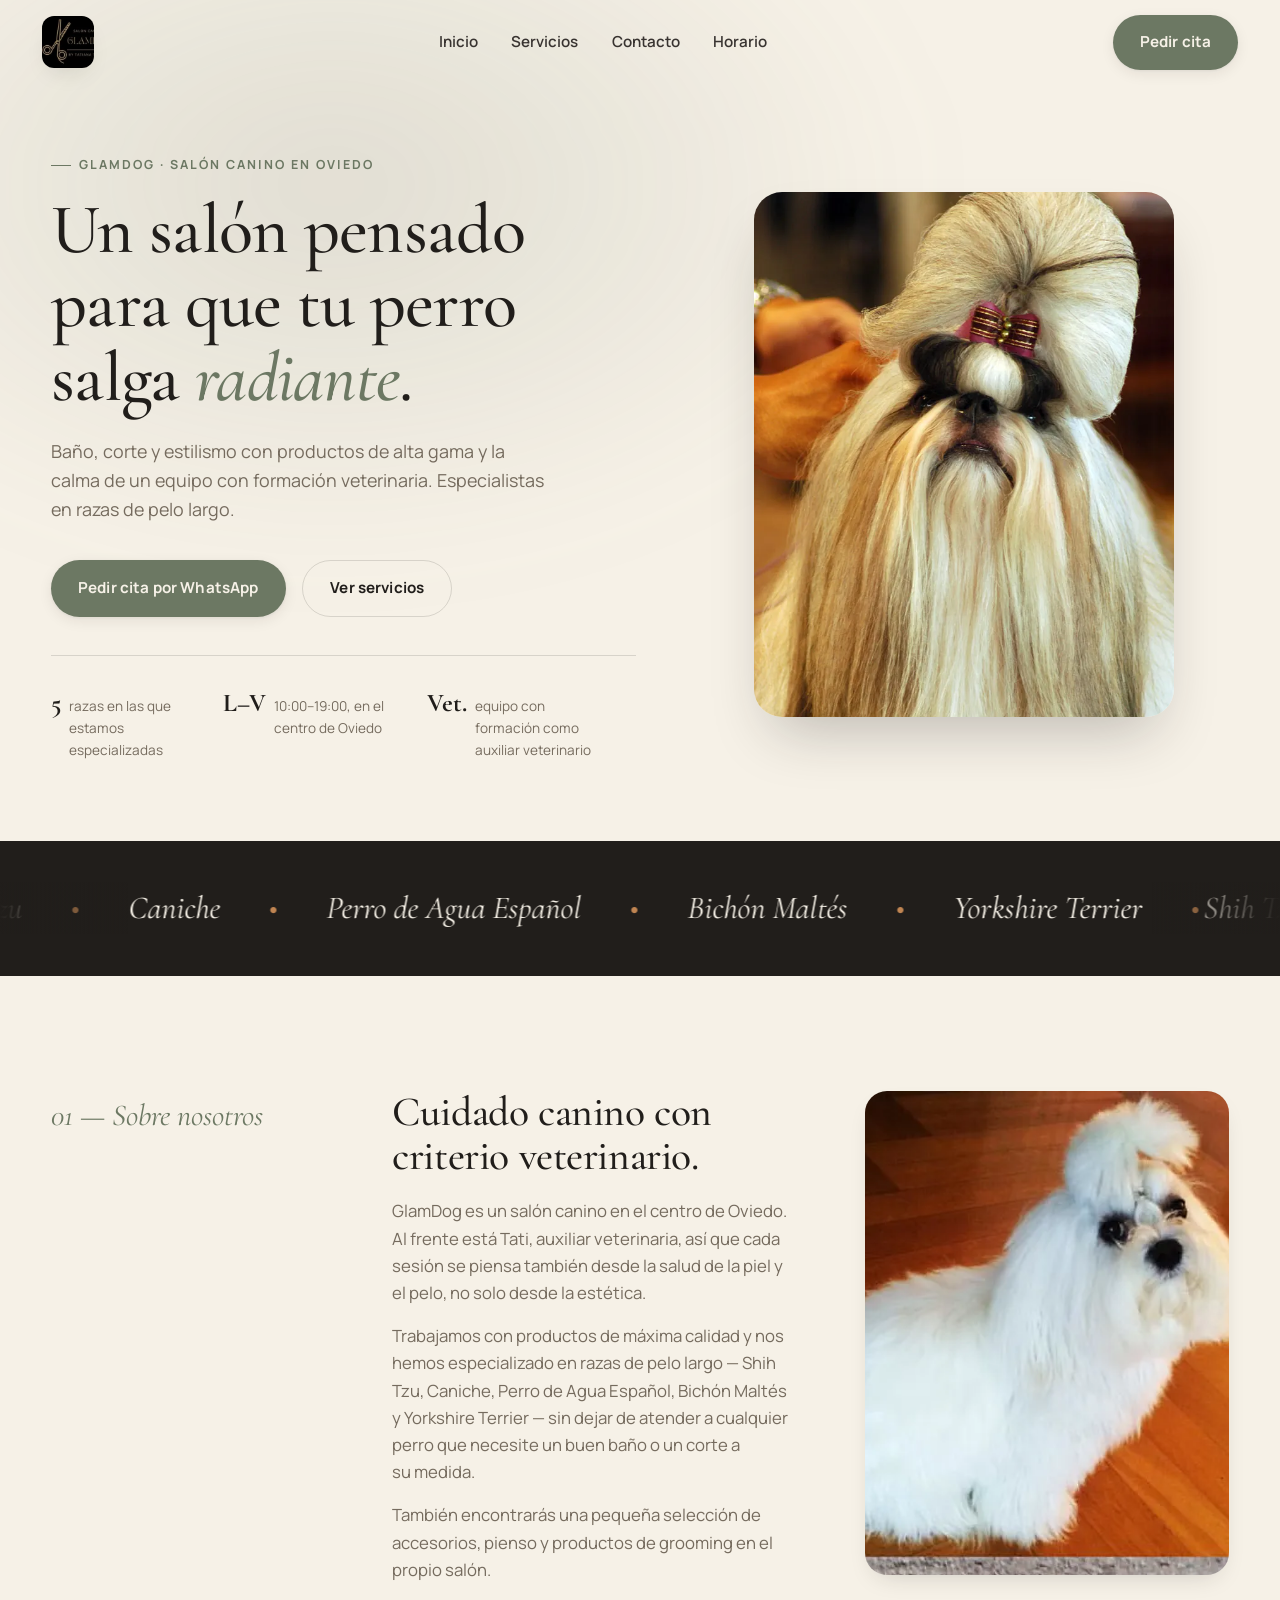
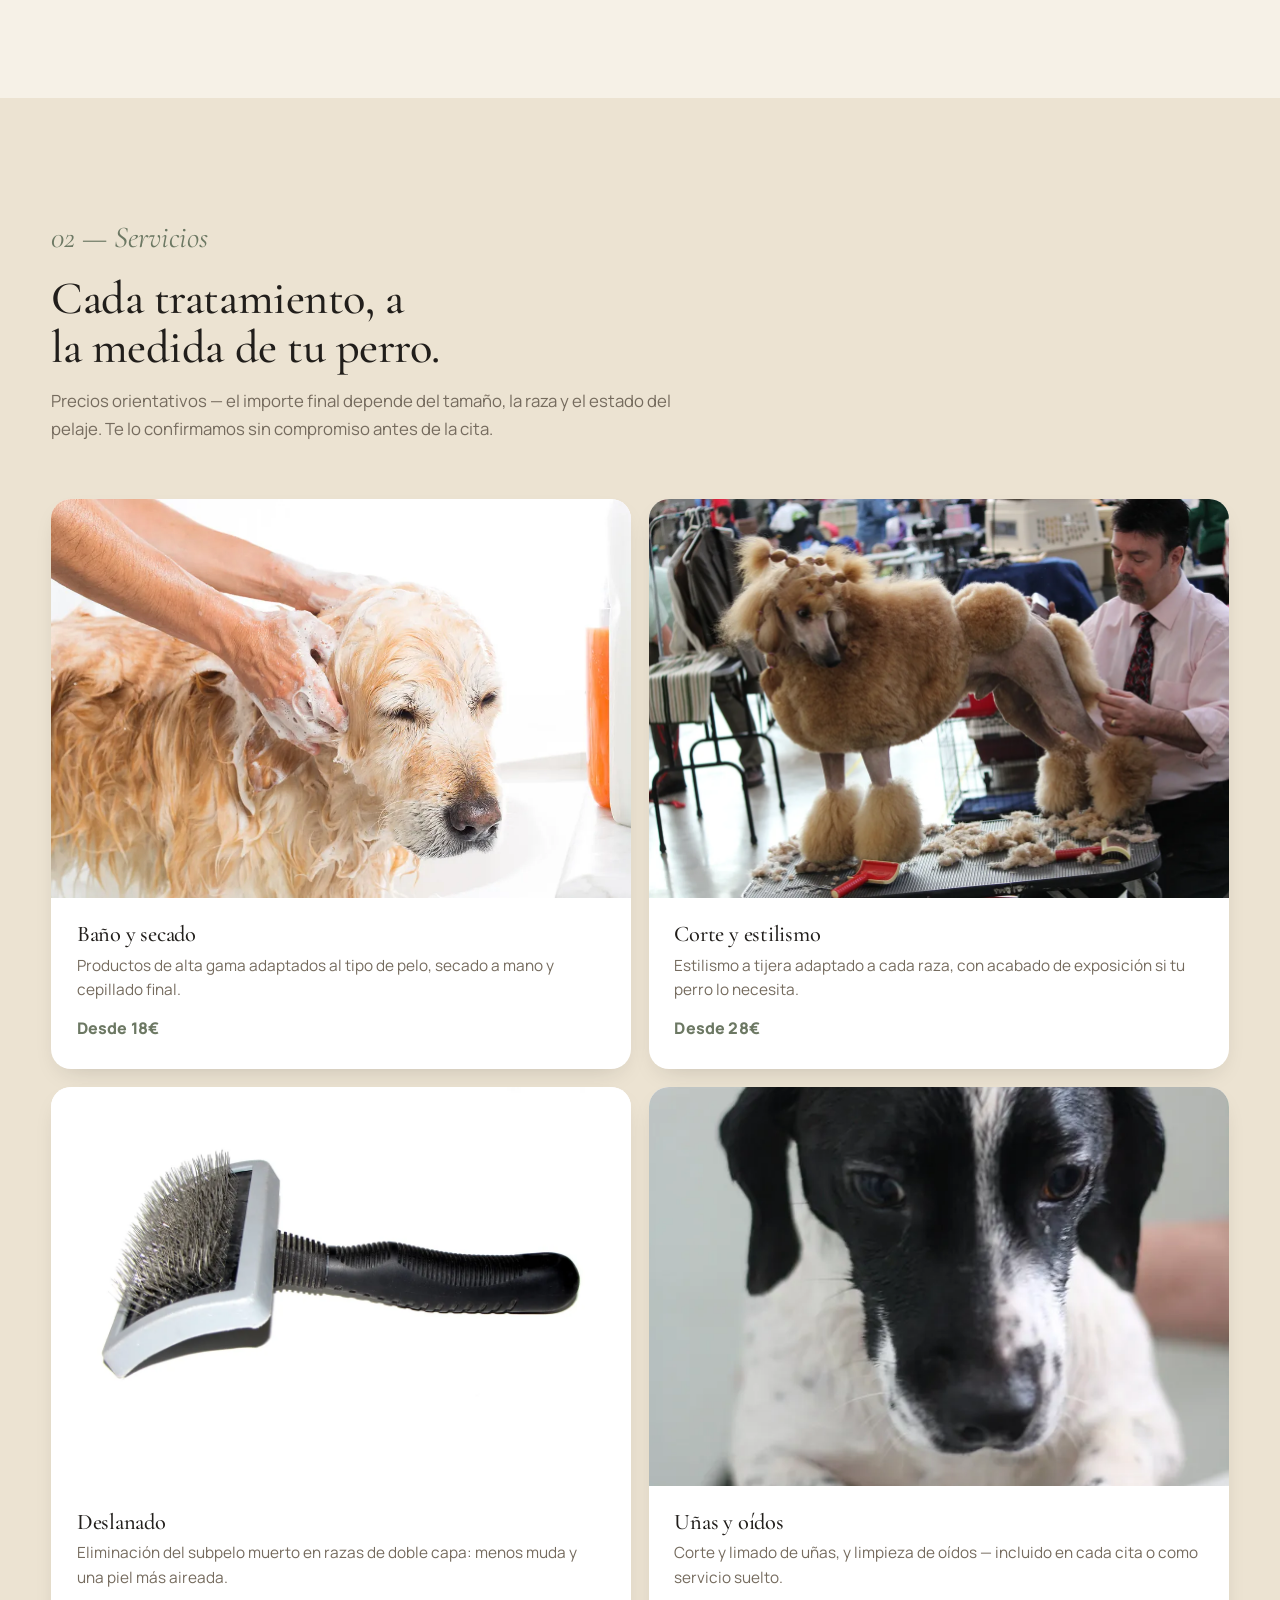
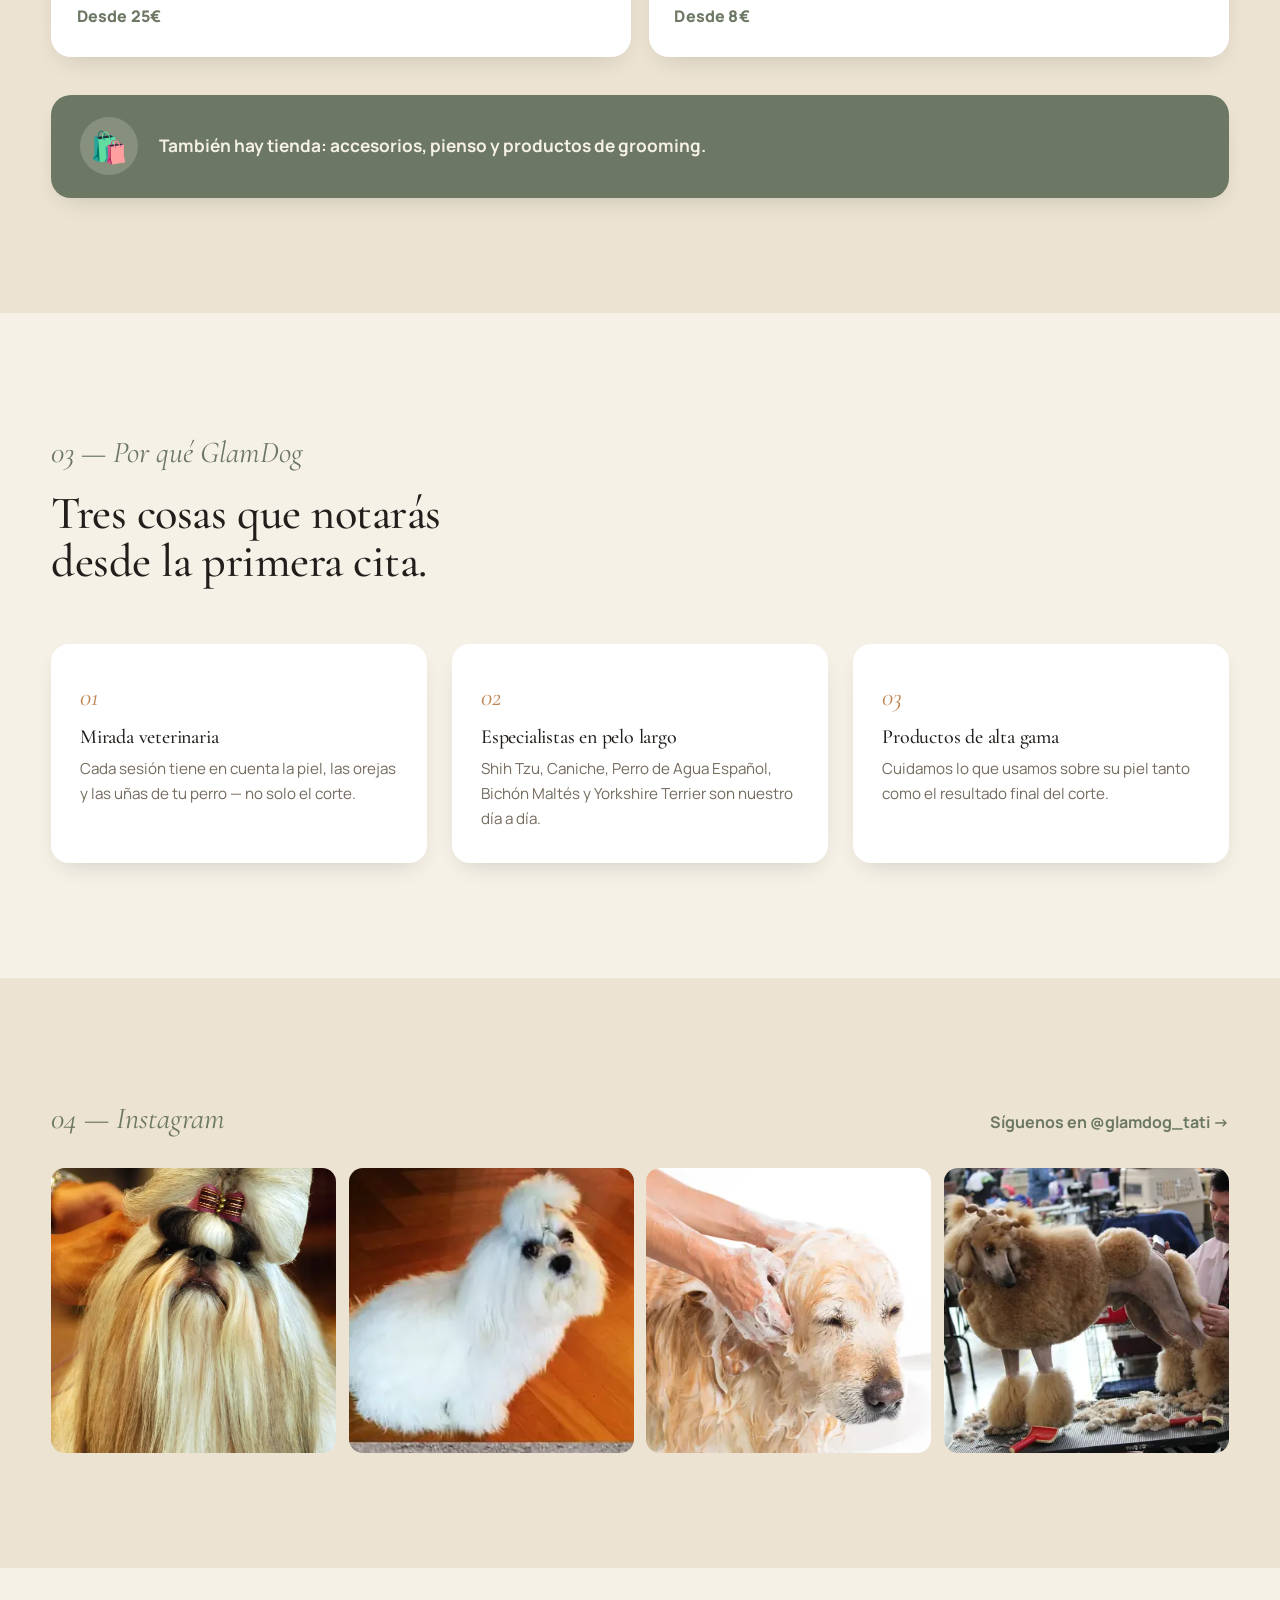
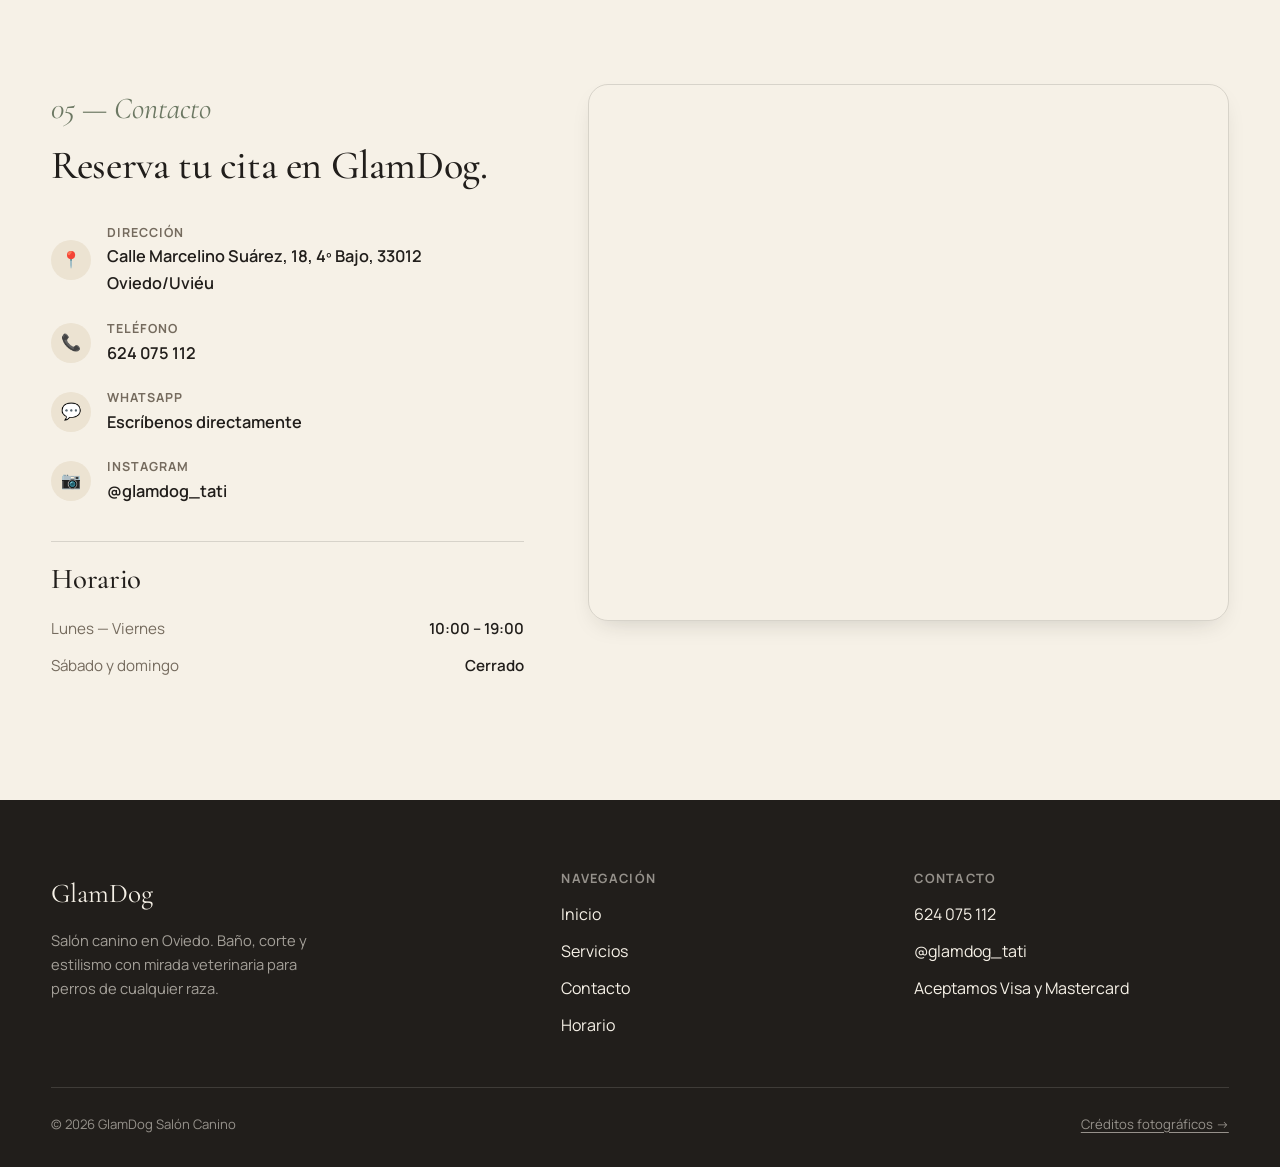
==== index.html @ 86091d41 "Initial commit: GlamDog salon canino website Static premium site (HTML/CSS/vanilla JS) for GlamDog, " ====
<!doctype html>
<html lang="es">
<head>
<meta charset="utf-8">
<meta name="viewport" content="width=device-width, initial-scale=1">
<title>GlamDog · Salón canino en Oviedo</title>
<meta name="description" content="GlamDog es un salón canino en Oviedo especializado en Shih Tzu, Caniche, Perro de Agua Español, Bichón Maltés y Yorkshire Terrier. Baño, corte y estilismo con formación veterinaria.">
<meta name="theme-color" content="#6C7863">
<link rel="icon" type="image/svg+xml" href="assets/favicon.svg">

<link rel="preconnect" href="https://fonts.googleapis.com">
<link rel="preconnect" href="https://fonts.gstatic.com" crossorigin>
<link rel="stylesheet" href="https://fonts.googleapis.com/css2?family=Cormorant+Garamond:ital,wght@0,500;0,600;1,500;1,600&family=Manrope:wght@400;500;600;700;800&display=swap">

<link rel="preload" as="image" href="assets/img/hero.webp" fetchpriority="high">
<link rel="stylesheet" href="styles.css?v=20260902-6">
</head>
<body>
<a class="skip-link" href="#contenido">Saltar al contenido</a>

<div class="cursor" data-cursor-root aria-hidden="true">
  <span class="cursor-dot"></span>
  <span class="cursor-ring"></span>
</div>

<header class="nav">
  <div class="container nav-inner">
    <a class="nav-logo" href="#top"><img src="assets/img/logo.webp" alt="GlamDog Salón Canino" width="150" height="150"></a>
    <nav class="nav-links" aria-label="Principal">
      <a class="nav-link" href="#top">Inicio</a>
      <a class="nav-link" href="#servicios">Servicios</a>
      <a class="nav-link" href="#contacto">Contacto</a>
      <a class="nav-link" href="#horario">Horario</a>
    </nav>
    <div class="nav-actions">
      <a class="btn btn-primary" data-whatsapp href="https://wa.me/34624075112" target="_blank" rel="noopener">Pedir cita</a>
      <button class="nav-burger" data-burger aria-label="Abrir menú" aria-haspopup="true">
        <span></span>
      </button>
    </div>
  </div>
</header>

<div class="nav-mobile" data-mobile-nav data-open="false" aria-hidden="true">
  <button class="nav-mobile-close" data-mobile-close aria-label="Cerrar menú">✕</button>
  <nav class="nav-mobile-links" aria-label="Menú móvil">
    <a href="#top">Inicio</a>
    <a href="#servicios">Servicios</a>
    <a href="#contacto">Contacto</a>
    <a href="#horario">Horario</a>
  </nav>
</div>

<main id="contenido">

  <section class="hero" id="top">
    <div class="container hero-grid">
      <div class="hero-content">
        <p class="eyebrow">GlamDog · Salón canino en Oviedo</p>
        <h1 class="hero-title" data-reveal>Un salón pensado para que tu perro salga <em>radiante</em>.</h1>
        <p class="hero-sub" data-reveal>Baño, corte y estilismo con productos de alta gama y la calma de un equipo con formación veterinaria. Especialistas en razas de pelo largo.</p>
        <div class="hero-actions">
          <a class="btn btn-primary" data-magnetic data-whatsapp href="https://wa.me/34624075112" target="_blank" rel="noopener">Pedir cita por WhatsApp</a>
          <a class="btn btn-ghost" href="#servicios">Ver servicios</a>
        </div>
        <div class="hero-trust">
          <div class="hero-trust-item"><strong>5</strong><span>razas en las que estamos especializadas</span></div>
          <div class="hero-trust-item"><strong>L–V</strong><span>10:00–19:00, en el centro de Oviedo</span></div>
          <div class="hero-trust-item"><strong>Vet.</strong><span>equipo con formación como auxiliar veterinario</span></div>
        </div>
      </div>
      <div class="hero-figure" data-reveal>
        <div class="hero-frame">
          <img src="assets/img/hero.webp" alt="Shih Tzu recién peinado con un lazo, listo tras su sesión de estilismo" fetchpriority="high" loading="eager" decoding="sync">
        </div>
        <div class="hero-badge">
          <span class="badge-icon">🐾</span>
          <div><strong>Productos de alta gama</strong><span>seleccionados para cada tipo de pelo</span></div>
        </div>
      </div>
    </div>
  </section>

  <section class="marquee-section" id="especialidades" aria-label="Razas en las que estamos especializadas">
    <div class="marquee">
      <div class="marquee-track" data-breed-marquee>
        <span>Shih Tzu</span><span class="sep">•</span>
        <span>Caniche</span><span class="sep">•</span>
        <span>Perro de Agua Español</span><span class="sep">•</span>
        <span>Bichón Maltés</span><span class="sep">•</span>
        <span>Yorkshire Terrier</span><span class="sep">•</span>
      </div>
    </div>
  </section>

  <section class="section" id="sobre">
    <div class="container about-grid">
      <p class="section-num">01 — Sobre nosotros</p>
      <div class="about-text">
        <h2>Cuidado canino con criterio veterinario.</h2>
        <p>GlamDog es un salón canino en el centro de Oviedo. Al frente está Tati, auxiliar veterinaria, así que cada sesión se piensa también desde la salud de la piel y el pelo, no solo desde la estética.</p>
        <p>Trabajamos con productos de máxima calidad y nos hemos especializado en razas de pelo largo — Shih Tzu, Caniche, Perro de Agua Español, Bichón Maltés y Yorkshire Terrier — sin dejar de atender a cualquier perro que necesite un buen baño o un corte a su medida.</p>
        <p>También encontrarás una pequeña selección de accesorios, pienso y productos de grooming en el propio salón.</p>
      </div>
      <div class="about-figure" data-reveal>
        <img src="assets/img/about-manifesto.webp" alt="Bichón maltés con el pelo blanco recién cepillado" loading="lazy" decoding="async">
      </div>
    </div>
  </section>

  <section class="section section--alt" id="servicios">
    <div class="container">
      <div class="section-head">
        <p class="section-num">02 — Servicios</p>
        <h2>Cada tratamiento, a la medida de tu perro.</h2>
        <p>Precios orientativos — el importe final depende del tamaño, la raza y el estado del pelaje. Te lo confirmamos sin compromiso antes de la cita.</p>
      </div>
      <div class="bento">
        <article class="card" data-reveal>
          <div class="card-img"><img src="assets/img/service-bano.webp" alt="Perro recibiendo un baño con espuma en un lavabo de peluquería canina" loading="lazy" decoding="async"></div>
          <div class="card-body">
            <h3>Baño y secado</h3>
            <p>Productos de alta gama adaptados al tipo de pelo, secado a mano y cepillado final.</p>
            <span class="card-price">Desde 18€</span>
          </div>
        </article>
        <article class="card" data-reveal>
          <div class="card-img"><img src="assets/img/service-corte.webp" alt="Peluquero canino dando forma al pelaje de un caniche con tijeras" loading="lazy" decoding="async"></div>
          <div class="card-body">
            <h3>Corte y estilismo</h3>
            <p>Estilismo a tijera adaptado a cada raza, con acabado de exposición si tu perro lo necesita.</p>
            <span class="card-price">Desde 28€</span>
          </div>
        </article>
        <article class="card" data-reveal>
          <div class="card-img"><img src="assets/img/service-deslanado.webp" alt="Cepillo profesional de deslanado para perros" loading="lazy" decoding="async"></div>
          <div class="card-body">
            <h3>Deslanado</h3>
            <p>Eliminación del subpelo muerto en razas de doble capa: menos muda y una piel más aireada.</p>
            <span class="card-price">Desde 25€</span>
          </div>
        </article>
        <article class="card" data-reveal>
          <div class="card-img"><img src="assets/img/service-unas.webp" alt="Primer plano de las patas de un perro apoyadas en el borde de una bañera" loading="lazy" decoding="async"></div>
          <div class="card-body">
            <h3>Uñas y oídos</h3>
            <p>Corte y limado de uñas, y limpieza de oídos — incluido en cada cita o como servicio suelto.</p>
            <span class="card-price">Desde 8€</span>
          </div>
        </article>
      </div>
      <div class="services-retail" data-reveal>
        <span class="retail-icon" aria-hidden="true">🛍️</span>
        <p>También hay tienda: accesorios, pienso y productos de grooming.</p>
      </div>
    </div>
  </section>

  <section class="section">
    <div class="container">
      <div class="section-head">
        <p class="section-num">03 — Por qué GlamDog</p>
        <h2>Tres cosas que notarás desde la primera cita.</h2>
      </div>
      <div class="why-grid">
        <div class="why-item" data-reveal>
          <span class="why-num">01</span>
          <h3>Mirada veterinaria</h3>
          <p>Cada sesión tiene en cuenta la piel, las orejas y las uñas de tu perro — no solo el corte.</p>
        </div>
        <div class="why-item" data-reveal>
          <span class="why-num">02</span>
          <h3>Especialistas en pelo largo</h3>
          <p>Shih Tzu, Caniche, Perro de Agua Español, Bichón Maltés y Yorkshire Terrier son nuestro día a día.</p>
        </div>
        <div class="why-item" data-reveal>
          <span class="why-num">03</span>
          <h3>Productos de alta gama</h3>
          <p>Cuidamos lo que usamos sobre su piel tanto como el resultado final del corte.</p>
        </div>
      </div>
    </div>
  </section>

  <section class="section section--alt">
    <div class="container">
      <div class="insta-head">
        <p class="section-num" style="margin:0">04 — Instagram</p>
        <a data-instagram-link href="https://www.instagram.com/glamdog_tati/" target="_blank" rel="noopener">Síguenos en @glamdog_tati →</a>
      </div>
      <div class="insta-grid">
        <a class="insta-item" href="https://www.instagram.com/glamdog_tati/" target="_blank" rel="noopener" data-reveal>
          <img src="assets/img/thumb-ig-1.webp" alt="Shih Tzu recién peinado con lazo" loading="lazy" decoding="async">
        </a>
        <a class="insta-item" href="https://www.instagram.com/glamdog_tati/" target="_blank" rel="noopener" data-reveal>
          <img src="assets/img/thumb-ig-2.webp" alt="Bichón maltés con el pelo recién cuidado" loading="lazy" decoding="async">
        </a>
        <a class="insta-item" href="https://www.instagram.com/glamdog_tati/" target="_blank" rel="noopener" data-reveal>
          <img src="assets/img/thumb-ig-3.webp" alt="Baño de un perro en GlamDog" loading="lazy" decoding="async">
        </a>
        <a class="insta-item" href="https://www.instagram.com/glamdog_tati/" target="_blank" rel="noopener" data-reveal>
          <img src="assets/img/thumb-ig-4.webp" alt="Estilismo de un caniche en salón" loading="lazy" decoding="async">
        </a>
      </div>
    </div>
  </section>

  <section class="section" id="contacto">
    <div class="container contact-grid">
      <div class="contact-info">
        <p class="section-num">05 — Contacto</p>
        <h2>Reserva tu cita en GlamDog.</h2>
        <ul class="contact-list">
          <li class="contact-row">
            <span class="ci-icon">📍</span>
            <div><strong>Dirección</strong><span class="value">Calle Marcelino Suárez, 18, 4º Bajo, 33012 Oviedo/Uviéu</span></div>
          </li>
          <li>
            <a class="contact-row" data-phone href="tel:+34624075112">
              <span class="ci-icon">📞</span>
              <div><strong>Teléfono</strong><span class="value">624 075 112</span></div>
            </a>
          </li>
          <li>
            <a class="contact-row" data-whatsapp href="https://wa.me/34624075112" target="_blank" rel="noopener">
              <span class="ci-icon">💬</span>
              <div><strong>WhatsApp</strong><span class="value">Escríbenos directamente</span></div>
            </a>
          </li>
          <li>
            <a class="contact-row" data-instagram-link href="https://www.instagram.com/glamdog_tati/" target="_blank" rel="noopener">
              <span class="ci-icon">📷</span>
              <div><strong>Instagram</strong><span class="value">@glamdog_tati</span></div>
            </a>
          </li>
        </ul>
        <div class="contact-hours" id="horario">
          <h3 class="contact-hours-title">Horario</h3>
          <table>
            <tr><td>Lunes — Viernes</td><td>10:00 – 19:00</td></tr>
            <tr><td>Sábado y domingo</td><td>Cerrado</td></tr>
          </table>
        </div>
      </div>

      <div class="contact-map contact-map--large" data-reveal>
        <iframe title="Ubicación de GlamDog en Oviedo" src="https://www.google.com/maps?q=Calle%20Marcelino%20Su%C3%A1rez%2018%2C%2033012%20Oviedo&output=embed" loading="lazy" referrerpolicy="no-referrer-when-downgrade"></iframe>
      </div>
    </div>
  </section>

</main>

<footer class="footer">
  <div class="container">
    <div class="footer-grid">
      <div>
        <p class="footer-brand">GlamDog</p>
        <p class="footer-brand-sub">Salón canino en Oviedo. Baño, corte y estilismo con mirada veterinaria para perros de cualquier raza.</p>
      </div>
      <div class="footer-col">
        <h4>Navegación</h4>
        <ul>
          <li><a href="#top">Inicio</a></li>
          <li><a href="#servicios">Servicios</a></li>
          <li><a href="#contacto">Contacto</a></li>
          <li><a href="#horario">Horario</a></li>
        </ul>
      </div>
      <div class="footer-col">
        <h4>Contacto</h4>
        <ul>
          <li><a data-phone href="tel:+34624075112">624 075 112</a></li>
          <li><a data-instagram-link href="https://www.instagram.com/glamdog_tati/" target="_blank" rel="noopener">@glamdog_tati</a></li>
          <li><span>Aceptamos Visa y Mastercard</span></li>
        </ul>
      </div>
    </div>
    <div class="footer-bottom">
      <span>© <span data-year>2026</span> GlamDog Salón Canino</span>
      <a href="creditos.html">Créditos fotográficos →</a>
    </div>
  </div>
</footer>

<script defer src="lib/gsap.min.js"></script>
<script defer src="lib/ScrollTrigger.min.js"></script>
<script defer src="lib/manifest.js"></script>
<script defer src="main.js?v=20260902-6"></script>
</body>
</html>
---- styles.css ----
/* =============================================================
   1. Tokens
   ============================================================= */
:root {
  --bg:        #F6F1E7;
  --bg-2:      #ECE3D2;
  --paper:     #FFFFFF;
  --ink:       #211E1B;
  --ink-soft:  #383330;
  --ink-mute:  #756B5E;
  --accent:    #6C7863;
  --accent-ink:#F6F1E7;
  --accent-2:  #C08552;
  --line:      rgba(33, 30, 27, 0.14);
  --shadow-1:  0 30px 60px -20px rgba(33, 30, 27, 0.28);
  --shadow-2:  0 10px 26px -12px rgba(33, 30, 27, 0.22);

  --serif: "Cormorant Garamond", "Iowan Old Style", Georgia, serif;
  --sans:  "Manrope", -apple-system, BlinkMacSystemFont, "Segoe UI", system-ui, sans-serif;

  --ease-out:    cubic-bezier(0.16, 1, 0.3, 1);
  --ease-in:     cubic-bezier(0.7, 0, 0.84, 0);
  --ease-soft:   cubic-bezier(0.25, 0.46, 0.45, 0.94);
  --ease-bounce: cubic-bezier(0.34, 1.56, 0.64, 1);

  --nav-h: 84px;
}

@property --mesh-x { syntax: "<percentage>"; inherits: false; initial-value: 30%; }
@property --mesh-y { syntax: "<percentage>"; inherits: false; initial-value: 30%; }

/* =============================================================
   2. Reset & base
   ============================================================= */
*, *::before, *::after { box-sizing: border-box; margin: 0; }
html { -webkit-text-size-adjust: 100%; tab-size: 2; scroll-behavior: smooth; overflow-x: clip; }
@media (prefers-reduced-motion: reduce) { html { scroll-behavior: auto; } }

body {
  font-family: var(--sans);
  font-size: 16px;
  line-height: 1.62;
  color: var(--ink-soft);
  background: var(--bg);
  -webkit-font-smoothing: antialiased;
  -moz-osx-font-smoothing: grayscale;
  text-rendering: optimizeLegibility;
  overflow-x: clip;
  overscroll-behavior-y: none;
}

img, svg, video { display: block; max-width: 100%; }
img { height: auto; }
button { font: inherit; color: inherit; cursor: pointer; border: 0; background: none; }
a { color: inherit; text-decoration: none; }
p { text-wrap: pretty; }
h1, h2, h3, h4 { text-wrap: balance; line-height: 1.05; letter-spacing: -0.01em; font-family: var(--serif); font-weight: 500; color: var(--ink); }
em { font-style: italic; color: var(--accent); }
ul { list-style: none; padding: 0; }
::selection { background: var(--accent); color: var(--accent-ink); }

:focus-visible { outline: 2px solid var(--accent); outline-offset: 3px; border-radius: 4px; }

.skip-link {
  position: fixed; top: -100px; left: 1rem; z-index: 9999;
  padding: .7rem 1.1rem; background: var(--ink); color: var(--bg);
  border-radius: 8px; font-weight: 600; transition: top .3s var(--ease-out);
}
.skip-link:focus { top: 1rem; }

/* =============================================================
   3. Utilities
   ============================================================= */
.container { width: min(1180px, 92vw); margin-inline: auto; }
[id] { scroll-margin-top: var(--nav-h); }
.sr-only {
  position: absolute; width: 1px; height: 1px; padding: 0; margin: -1px;
  overflow: hidden; clip: rect(0,0,0,0); white-space: nowrap; border: 0;
}
.eyebrow {
  display: inline-flex; align-items: center; gap: .5rem;
  font-size: .78rem; font-weight: 700; letter-spacing: .16em; text-transform: uppercase;
  color: var(--accent);
}
.eyebrow::before { content: ""; width: 20px; height: 1px; background: var(--accent); }
.section { padding: clamp(4rem, 9vw, 7.5rem) 0; }
.section-head { max-width: 640px; margin-bottom: clamp(2.4rem, 5vw, 3.6rem); }
.section-head h2 { font-size: clamp(2rem, 4vw, 2.9rem); margin-top: .6rem; }
.section-head p { color: var(--ink-mute); margin-top: 1rem; font-size: 1.05rem; }
.section--alt { background: var(--bg-2); }

/* =============================================================
   4. Buttons & links
   ============================================================= */
.btn {
  display: inline-flex; align-items: center; justify-content: center; gap: .55rem;
  padding: .95rem 1.7rem; border-radius: 999px; font-weight: 700; font-size: .95rem;
  letter-spacing: .01em; white-space: nowrap;
  box-shadow: 0 4px 14px rgba(33,30,27,0.08), 0 1px 3px rgba(33,30,27,0.06);
  transition: transform .45s var(--ease-soft), box-shadow .45s var(--ease-soft), background-color .3s, color .3s;
}
.btn-primary { background: var(--accent); color: var(--accent-ink); }
.btn-primary:hover { transform: translateY(-3px); box-shadow: 0 22px 44px -10px rgba(108,120,99,0.45); }
.btn-ghost { background: transparent; color: var(--ink); box-shadow: none; border: 1.5px solid var(--line); }
.btn-ghost:hover { border-color: var(--accent); color: var(--accent); transform: translateY(-3px); }
.btn:active { transform: translateY(-1px); transition-duration: .12s; }

.nav-link {
  position: relative; padding: .3rem 0; font-weight: 600; font-size: .95rem;
}
.nav-link::after {
  content: ""; position: absolute; left: 0; right: 0; bottom: -2px; height: 1px;
  background: currentColor; transform: scaleX(0); transform-origin: right;
  transition: transform .45s var(--ease-out);
}
.nav-link:hover::after { transform: scaleX(1); transform-origin: left; }

/* =============================================================
   5. Navigation
   ============================================================= */
.nav {
  position: fixed; top: 0; inset-inline: 0; z-index: 100; height: var(--nav-h);
  display: flex; align-items: center;
  transition: background-color .4s var(--ease-out), box-shadow .4s var(--ease-out), backdrop-filter .4s;
}
.nav.is-scrolled {
  background: rgba(246, 241, 231, 0.88);
  backdrop-filter: blur(14px) saturate(140%);
  -webkit-backdrop-filter: blur(14px) saturate(140%);
  box-shadow: 0 1px 0 var(--line);
}
.nav-inner {
  display: flex; align-items: center; justify-content: space-between; width: 100%;
  padding-inline: clamp(1.1rem, 4vw, 2.6rem);
}
.nav-logo { display: flex; align-items: center; }
.nav-logo img {
  height: 52px; width: 52px; object-fit: cover; border-radius: 12px;
  box-shadow: var(--shadow-2); transition: transform .4s var(--ease-soft);
}
.nav-logo:hover img { transform: scale(1.05) rotate(-2deg); }
.nav-links { display: none; align-items: center; gap: 2.1rem; }
.nav-actions { display: flex; align-items: center; gap: 1rem; }
.nav-burger {
  display: grid; place-items: center; width: 42px; height: 42px; border-radius: 50%;
}
.nav-burger span { position: relative; width: 18px; height: 1.5px; background: var(--ink); display: block; }
.nav-burger span::before, .nav-burger span::after {
  content: ""; position: absolute; left: 0; width: 18px; height: 1.5px; background: var(--ink); transition: transform .3s;
}
.nav-burger span::before { top: -6px; }
.nav-burger span::after { top: 6px; }

@media (min-width: 960px) {
  .nav-links { display: flex; }
  .nav-burger { display: none; }
}

.nav-mobile {
  position: fixed; inset: 0; z-index: 110;
  background: var(--bg); color: var(--ink);
  display: grid; place-items: center;
  clip-path: inset(0 0 100% 0);
  transition: clip-path .6s var(--ease-soft);
}
.nav-mobile[data-open="true"] { clip-path: inset(0); }
.nav-mobile-links { display: flex; flex-direction: column; gap: 1.6rem; text-align: center; }
.nav-mobile-links a {
  position: relative; display: inline-block; font-family: var(--serif); font-size: 2rem;
  transition: color .35s var(--ease-out), transform .35s var(--ease-soft);
}
.nav-mobile-links a::after {
  content: ""; position: absolute; left: 50%; bottom: -4px; height: 2px; width: 0;
  background: var(--accent); transition: width .35s var(--ease-out), left .35s var(--ease-out);
}
.nav-mobile-links a:hover,
.nav-mobile-links a:focus-visible {
  color: var(--accent); transform: scale(1.06);
}
.nav-mobile-links a:hover::after,
.nav-mobile-links a:focus-visible::after {
  width: 100%; left: 0;
}
.nav-mobile-close { position: absolute; top: 1.6rem; right: 1.6rem; width: 44px; height: 44px; border-radius: 50%; border: 1px solid var(--line); display: grid; place-items: center; }

@media (min-width: 960px) { .nav-burger, .nav-mobile { display: none; } }

/* =============================================================
   6. Hero
   ============================================================= */
.hero {
  position: relative;
  padding-top: calc(var(--nav-h) + clamp(2rem, 6vw, 4rem));
  padding-bottom: clamp(3rem, 7vw, 5rem);
  overflow: clip;
}
.hero::before {
  content: ""; position: absolute; inset: -20% -10% auto -10%; height: 140%; z-index: -1;
  background: radial-gradient(55% 45% at var(--mesh-x) var(--mesh-y), rgba(108,120,99,0.16), transparent 70%);
  filter: blur(60px);
  animation: heroMeshDrift 26s ease-in-out infinite;
}
@keyframes heroMeshDrift {
  0%, 100% { --mesh-x: 22%; --mesh-y: 20%; }
  50%      { --mesh-x: 62%; --mesh-y: 46%; }
}
.hero-grid {
  display: grid; gap: clamp(2.4rem, 6vw, 4rem); align-items: center;
}
@media (min-width: 960px) { .hero-grid { grid-template-columns: 1.05fr .95fr; } }

.hero-title {
  font-size: clamp(2.5rem, 5.6vw, 4.4rem);
  margin-top: 1.1rem;
  max-width: 15ch;
}
.hero-sub {
  margin-top: 1.4rem; max-width: 46ch; font-size: 1.12rem; color: var(--ink-mute);
}
.hero-actions { display: flex; flex-wrap: wrap; gap: 1rem; margin-top: 2.2rem; }
.hero-trust {
  display: flex; flex-wrap: wrap; gap: 1.6rem; margin-top: 2.4rem;
  padding-top: 1.6rem; border-top: 1px solid var(--line);
}
.hero-trust-item { display: flex; align-items: baseline; gap: .5rem; }
.hero-trust-item strong { font-family: var(--serif); font-size: 1.6rem; color: var(--ink); }
.hero-trust-item span { font-size: .85rem; color: var(--ink-mute); max-width: 16ch; }

.hero-figure { position: relative; justify-self: center; width: min(420px, 100%); }
.hero-frame {
  position: relative; border-radius: 28px; overflow: hidden;
  box-shadow: var(--shadow-1);
  aspect-ratio: 4 / 5;
}
.hero-frame img {
  width: 100%; height: 100%; object-fit: cover; object-position: 50% 18%;
  transition: transform 1.1s var(--ease-soft);
}
.hero-figure:hover .hero-frame img { transform: scale(1.045); }
.hero-badge {
  position: absolute; left: -1.4rem; bottom: -1.4rem;
  background: var(--paper); border-radius: 18px; box-shadow: var(--shadow-2);
  padding: 1rem 1.3rem; display: flex; align-items: center; gap: .8rem;
  max-width: 230px;
}
.hero-badge .badge-icon {
  width: 38px; height: 38px; border-radius: 50%; background: var(--bg-2);
  display: grid; place-items: center; flex: none;
}
.hero-badge strong { display: block; font-family: var(--serif); font-size: 1rem; color: var(--ink); }
.hero-badge span { font-size: .78rem; color: var(--ink-mute); }

/* =============================================================
   7. Marquee (signature effect)
   ============================================================= */
.marquee-section { padding: clamp(1.8rem, 4vw, 2.6rem) 0; background: var(--ink); }
.marquee { overflow: hidden; position: relative; white-space: nowrap; }
.marquee::before, .marquee::after {
  content: ""; position: absolute; top: 0; bottom: 0; width: 10%; z-index: 2; pointer-events: none;
}
.marquee::before { left: 0; background: linear-gradient(90deg, var(--ink), transparent); }
.marquee::after  { right: 0; background: linear-gradient(270deg, var(--ink), transparent); }
.marquee-track {
  display: inline-flex; gap: 3rem; white-space: nowrap; will-change: transform;
  font-family: var(--serif); font-style: italic; font-size: clamp(1.3rem, 3vw, 2rem);
  color: var(--bg);
}
.marquee-track span.sep { color: var(--accent-2); font-style: normal; }

/* =============================================================
   8. About / manifesto
   ============================================================= */
.about-grid { display: grid; gap: clamp(2.4rem, 6vw, 5rem); align-items: start; }
@media (min-width: 960px) { .about-grid { grid-template-columns: .4fr .6fr .55fr; } }
p.section-num {
  display: block; font-family: var(--serif); font-style: italic;
  font-size: clamp(1.5rem, 2.6vw, 1.9rem); color: var(--accent); margin-top: 0; margin-bottom: .7rem;
}
.about-text h2 { font-size: clamp(1.9rem, 3.6vw, 2.6rem); margin-bottom: 1.2rem; }
.about-text p + p { margin-top: 1rem; }
.about-text p { color: var(--ink-mute); font-size: 1.05rem; }
.about-figure {
  position: relative; border-radius: 22px; overflow: hidden; box-shadow: var(--shadow-2);
  aspect-ratio: 3 / 4;
}
.about-figure img { width: 100%; height: 100%; object-fit: cover; object-position: 50% 8%; }

/* =============================================================
   9. Services (asymmetric bento)
   ============================================================= */
.bento { display: grid; grid-template-columns: 1fr; gap: 1.1rem; }
@media (min-width: 720px) { .bento { grid-template-columns: repeat(2, 1fr); } }
.card {
  position: relative; background: var(--paper); border-radius: 20px; overflow: hidden;
  box-shadow: var(--shadow-2);
  display: flex; flex-direction: column;
}
.card-img { aspect-ratio: 16 / 11; overflow: hidden; }
.card-img img { width: 100%; height: 100%; object-fit: cover; transition: transform .8s var(--ease-soft), filter .5s; }
.card:hover .card-img img { transform: scale(1.08); filter: saturate(1.12) brightness(1.03); }
.card-body { padding: 1.5rem 1.6rem 1.7rem; display: flex; flex-direction: column; gap: .5rem; flex: 1; }
.card-body h3 { font-size: 1.4rem; }
.card-body p { color: var(--ink-mute); font-size: .96rem; flex: 1; }
.card-price {
  display: inline-flex; align-self: flex-start; margin-top: .3rem;
  font-family: var(--sans); font-weight: 800; font-size: 1rem; letter-spacing: .01em; color: var(--accent);
}
.services-note { margin-top: 1.6rem; font-size: .86rem; color: var(--ink-mute); }
.services-retail {
  margin-top: 2.4rem; padding: 1.4rem 1.8rem; border-radius: 20px;
  background: var(--accent); color: var(--accent-ink);
  display: flex; align-items: center; gap: 1.3rem;
  box-shadow: var(--shadow-2);
}
.services-retail p { font-size: 1.08rem; font-weight: 700; }
.retail-icon {
  width: 58px; height: 58px; border-radius: 50%; flex: none;
  background: rgba(246,241,231,0.2);
  display: grid; place-items: center; font-size: 1.9rem;
}

/* =============================================================
   10. Why / trust points (replaces testimonials — no fabricated quotes)
   ============================================================= */
.why-grid { display: grid; gap: 1.6rem; }
@media (min-width: 720px) { .why-grid { grid-template-columns: repeat(3, 1fr); } }
.why-item {
  padding: 2rem 1.8rem; border-radius: 18px; background: var(--paper); box-shadow: var(--shadow-2);
}
.why-item .why-num { font-family: var(--serif); font-style: italic; color: var(--accent-2); font-size: 1.6rem; }
.why-item h3 { font-size: 1.25rem; margin-top: .6rem; }
.why-item p { color: var(--ink-mute); margin-top: .6rem; font-size: .95rem; }

/* =============================================================
   11. Instagram strip
   ============================================================= */
.insta-head { display: flex; flex-wrap: wrap; align-items: baseline; justify-content: space-between; gap: 1rem; margin-bottom: 1.6rem; }
.insta-head a { font-weight: 700; color: var(--accent); }
.insta-grid { display: grid; grid-template-columns: repeat(2, 1fr); gap: .8rem; }
@media (min-width: 640px) { .insta-grid { grid-template-columns: repeat(4, 1fr); } }
.insta-item { position: relative; aspect-ratio: 1; border-radius: 14px; overflow: hidden; }
.insta-item img { width: 100%; height: 100%; object-fit: cover; transition: transform .7s var(--ease-soft); }
.insta-item:hover img { transform: scale(1.1); }

/* =============================================================
   12. Contact
   ============================================================= */
.contact-grid { display: grid; gap: clamp(2.4rem, 6vw, 4rem); }
@media (min-width: 960px) { .contact-grid { grid-template-columns: .85fr 1.15fr; } }
.contact-info h2 { font-size: clamp(1.9rem, 3.6vw, 2.5rem); }
.contact-list { margin-top: 1.8rem; display: flex; flex-direction: column; gap: .4rem; }
.contact-row {
  display: flex; gap: 1rem; align-items: center; padding: .5rem .6rem; margin-inline: -.6rem;
  border-radius: 14px; transition: background-color .3s var(--ease-out), transform .3s var(--ease-out);
}
a.contact-row:hover { background: var(--bg-2); transform: translateX(4px); }
.contact-list .ci-icon {
  width: 40px; height: 40px; border-radius: 50%; background: var(--bg-2); flex: none;
  display: grid; place-items: center; color: var(--accent); transition: background-color .3s, transform .3s var(--ease-bounce);
}
a.contact-row:hover .ci-icon { background: var(--accent); color: var(--accent-ink); transform: scale(1.08); }
.contact-list strong { display: block; font-size: .78rem; text-transform: uppercase; letter-spacing: .08em; color: var(--ink-mute); }
.contact-list a, .contact-list span.value { font-size: 1.02rem; color: var(--ink); font-weight: 600; }
.contact-hours { margin-top: 1.8rem; border-top: 1px solid var(--line); padding-top: 1.4rem; }
.contact-hours-title { font-size: 1.8rem; margin-bottom: 1rem; }
.contact-hours table { width: 100%; border-collapse: collapse; font-size: .95rem; }
.contact-hours td { padding: .4rem 0; color: var(--ink-mute); }
.contact-hours td:last-child { text-align: right; color: var(--ink); font-weight: 600; }
.contact-map { border-radius: 20px; overflow: hidden; border: 1px solid var(--line); box-shadow: var(--shadow-2); }
.contact-map iframe { width: 100%; height: 220px; border: 0; display: block; filter: grayscale(0.15) contrast(1.02); }
.contact-map--large { height: clamp(420px, 42vw, 620px); }
.contact-map--large iframe { height: 100%; }

/* =============================================================
   13. Footer
   ============================================================= */
.footer { background: var(--ink); color: var(--bg); padding: clamp(3rem, 6vw, 4.5rem) 0 2rem; }
.footer-grid { display: grid; gap: 2.4rem; }
@media (min-width: 720px) { .footer-grid { grid-template-columns: 1.2fr .8fr .8fr; } }
.footer-brand { font-family: var(--serif); font-size: 1.7rem; }
.footer-brand-sub { margin-top: .8rem; color: rgba(246,241,231,0.62); font-size: .92rem; max-width: 32ch; }
.footer-col h4 { font-family: var(--sans); font-weight: 700; font-size: .8rem; text-transform: uppercase; letter-spacing: .1em; color: rgba(246,241,231,0.55); margin-bottom: 1rem; }
.footer-col ul { display: flex; flex-direction: column; gap: .7rem; }
.footer-col a:hover { color: var(--accent-2); }
.footer-bottom {
  margin-top: 3rem; padding-top: 1.6rem; border-top: 1px solid rgba(246,241,231,0.14);
  display: flex; flex-wrap: wrap; gap: 1rem; justify-content: space-between; font-size: .82rem;
  color: rgba(246,241,231,0.55);
}
.footer-bottom a { text-decoration: underline; text-underline-offset: 3px; }

/* =============================================================
   14. Reveal / cursor / tilt effects
   ============================================================= */
[data-reveal] {
  opacity: 0; transform: translateY(36px);
  transition: opacity .8s var(--ease-soft), transform .8s var(--ease-soft);
}
[data-reveal].is-revealed { opacity: 1; transform: none; }
.reveal[data-split] { opacity: 1; transform: none; }

.cursor {
  position: fixed; top: 0; left: 0; pointer-events: none; z-index: 9999;
  display: none; mix-blend-mode: difference; opacity: 0; transition: opacity .25s var(--ease-out);
}
.cursor.is-ready { opacity: 1; }
@media (hover: hover) and (pointer: fine) { .cursor { display: block; } }
.cursor-dot, .cursor-ring { position: fixed; top: 0; left: 0; pointer-events: none; will-change: transform; }
.cursor-dot { width: 6px; height: 6px; margin: -3px; background: var(--bg); border-radius: 50%; }
.cursor-ring {
  width: 34px; height: 34px; margin: -17px; border: 1px solid var(--bg); border-radius: 50%;
  transition: width .35s var(--ease-out), height .35s var(--ease-out), margin .35s var(--ease-out);
}
.cursor.is-interactive .cursor-ring { width: 52px; height: 52px; margin: -26px; }
.has-cursor, .has-cursor a, .has-cursor button { cursor: none; }

.has-tilt {
  --rx: 0deg; --ry: 0deg;
  transform: perspective(900px) rotateX(var(--rx)) rotateY(var(--ry));
  transform-style: preserve-3d;
  transition: transform .55s var(--ease-soft);
}
.has-tilt:hover { transition-duration: .15s; }

.has-magnetic { display: inline-flex; position: relative; isolation: isolate; }
.magnetic-inner { display: inline-flex; align-items: center; justify-content: center; gap: inherit; will-change: transform; transition: transform .8s var(--ease-soft); }

/* =============================================================
   15. Responsive
   ============================================================= */
@media (max-width: 539px) {
  .hero-badge { left: 0; bottom: -1rem; }
}

/* =============================================================
   16. Reduced-motion (only truly intrusive effects)
   ============================================================= */
@media (prefers-reduced-motion: reduce) {
  .hero::before { animation: none; }
}

/* =============================================================
   17. Credits page
   ============================================================= */
.page-credits { padding-top: var(--nav-h); }
.credits-back { display: inline-flex; align-items: center; gap: .5rem; padding: 1.6rem 0; font-weight: 700; }
.credits-list { display: flex; flex-direction: column; gap: 1rem; margin-top: 2rem; }
.credits-list li { padding: 1rem 0; border-bottom: 1px solid var(--line); font-size: .95rem; }
.credits-list a { color: var(--accent); text-decoration: underline; text-underline-offset: 2px; }
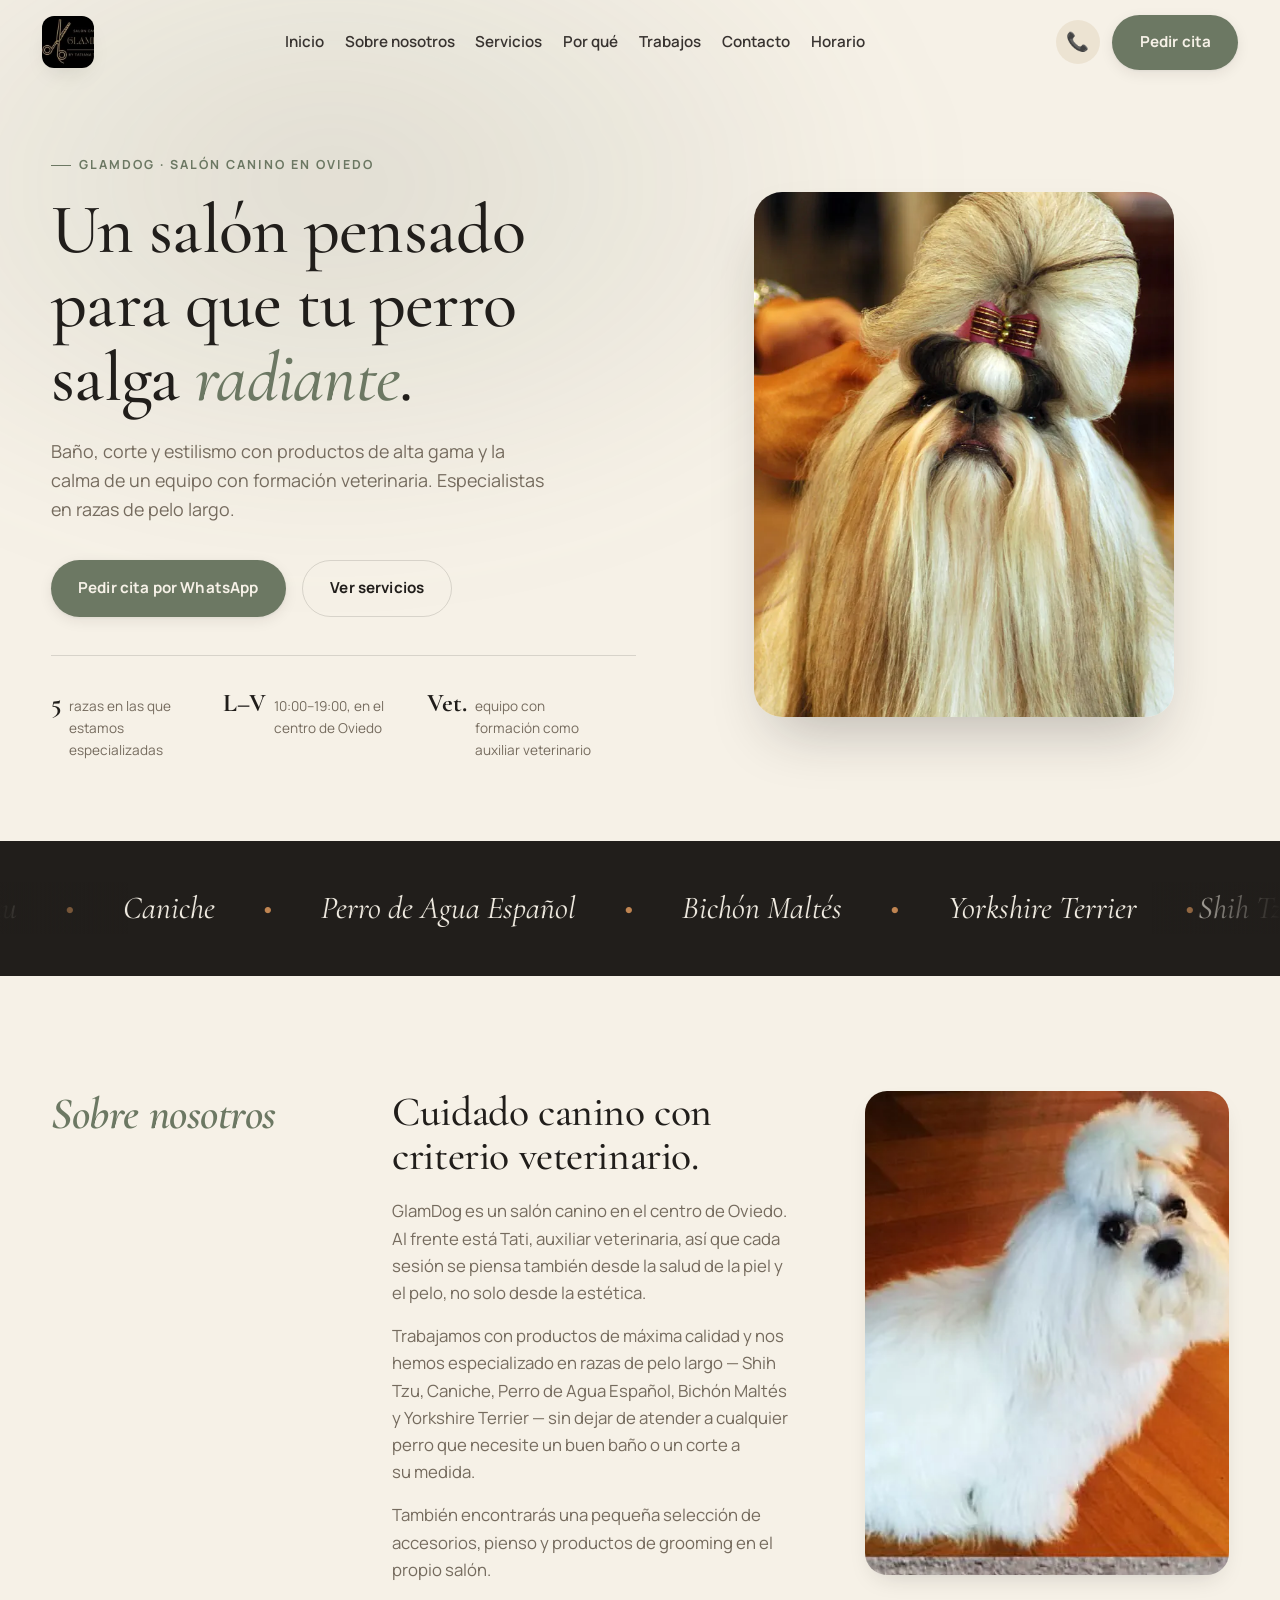
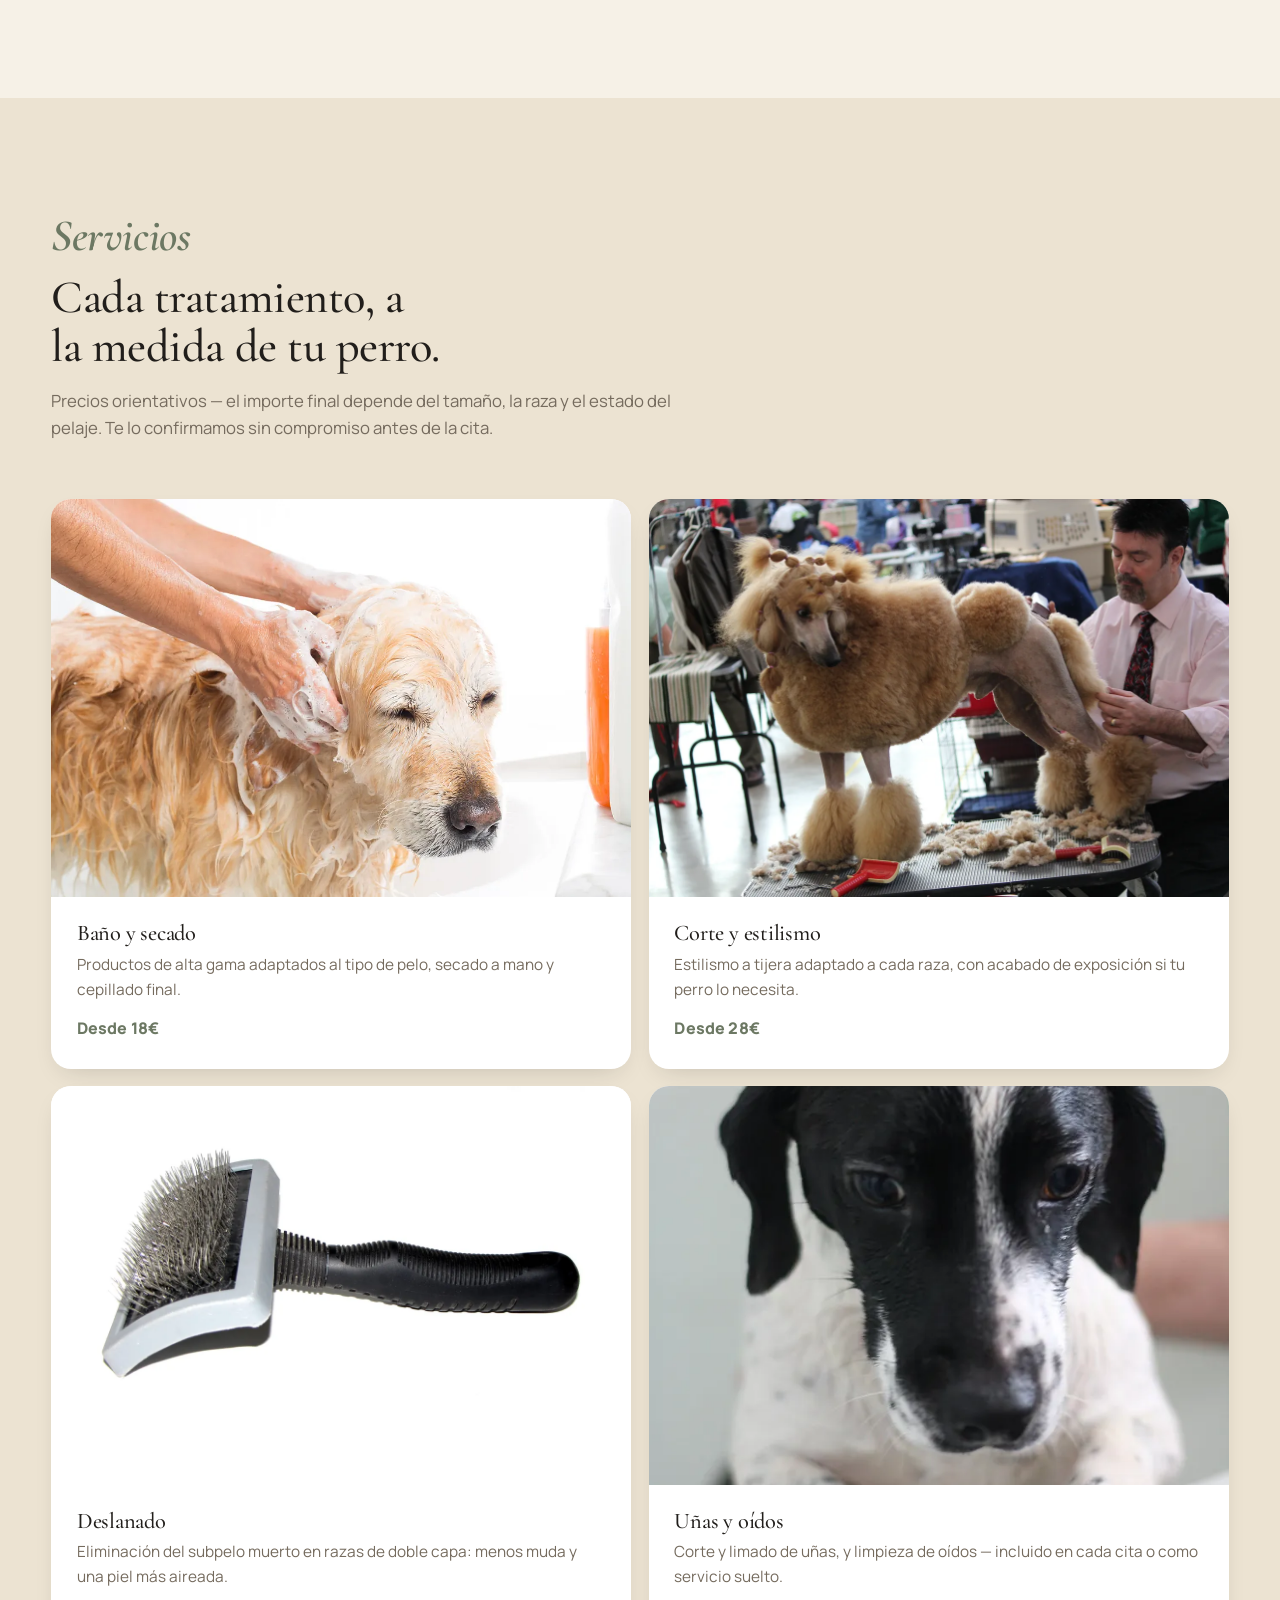
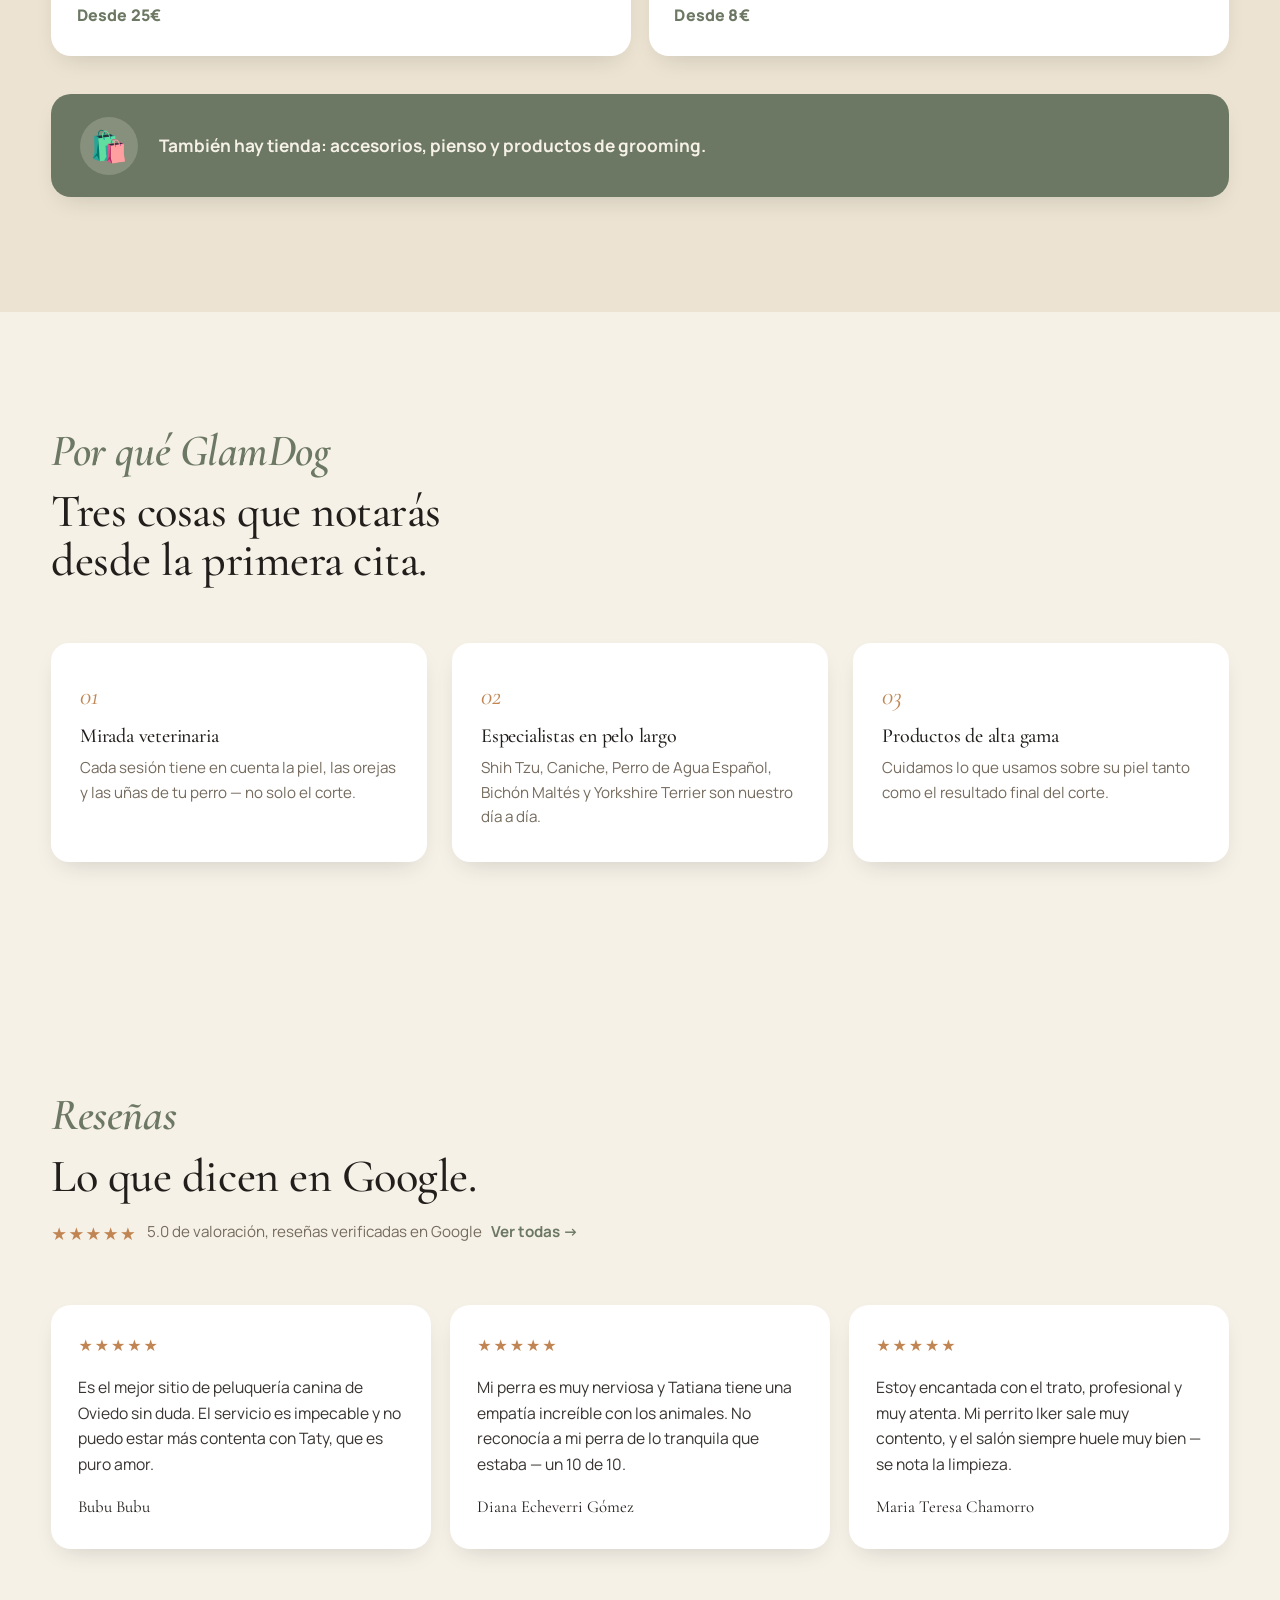
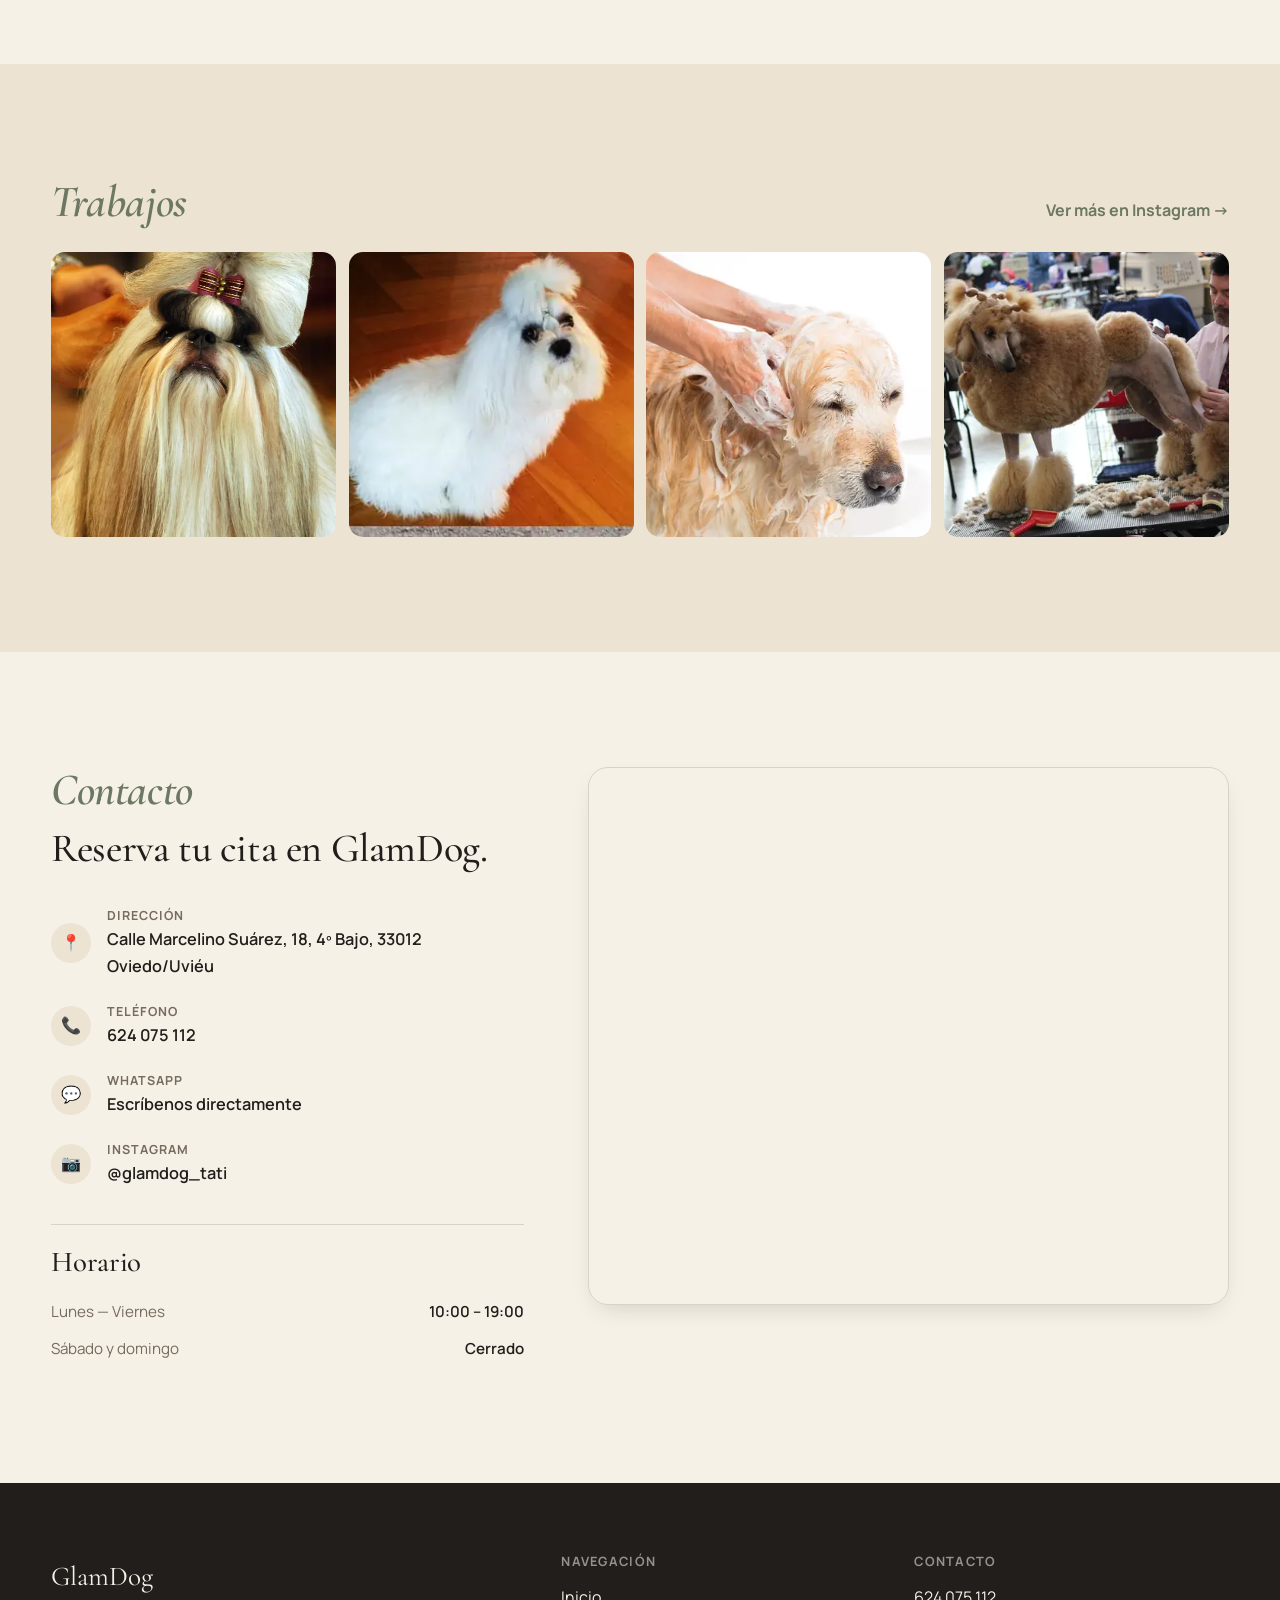
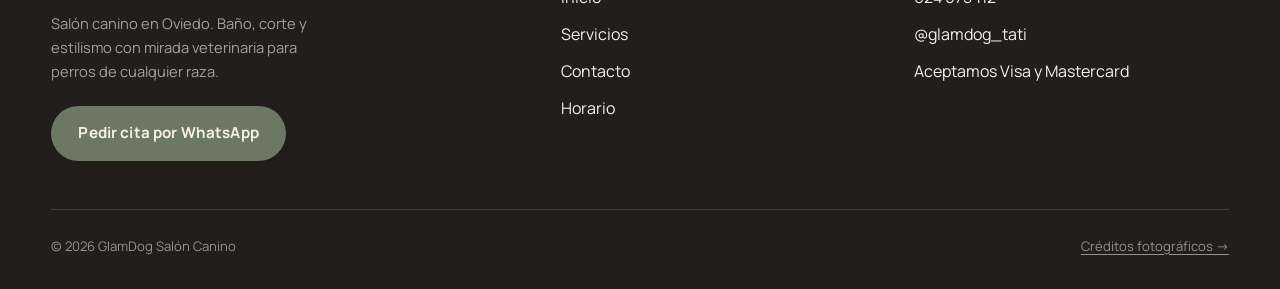
==== commit 5049026e: "Add conversion fixes, real Google reviews, and reorganize navigation - Header phone icon + repeated " ====
--- a/index.html
+++ b/index.html
@@ -8,12 +8,21 @@
 <meta name="theme-color" content="#6C7863">
 <link rel="icon" type="image/svg+xml" href="assets/favicon.svg">
 
+<!-- Google Analytics 4 — replace G-XXXXXXXXXX with the real Measurement ID from analytics.google.com before deploying -->
+<script async src="https://www.googletagmanager.com/gtag/js?id=G-XXXXXXXXXX"></script>
+<script>
+  window.dataLayer = window.dataLayer || [];
+  function gtag(){ dataLayer.push(arguments); }
+  gtag("js", new Date());
+  gtag("config", "G-XXXXXXXXXX");
+</script>
+
 <link rel="preconnect" href="https://fonts.googleapis.com">
 <link rel="preconnect" href="https://fonts.gstatic.com" crossorigin>
 <link rel="stylesheet" href="https://fonts.googleapis.com/css2?family=Cormorant+Garamond:ital,wght@0,500;0,600;1,500;1,600&family=Manrope:wght@400;500;600;700;800&display=swap">
 
 <link rel="preload" as="image" href="assets/img/hero.webp" fetchpriority="high">
-<link rel="stylesheet" href="styles.css?v=20260902-6">
+<link rel="stylesheet" href="styles.css?v=20260902-12">
 </head>
 <body>
 <a class="skip-link" href="#contenido">Saltar al contenido</a>
@@ -28,11 +37,15 @@
     <a class="nav-logo" href="#top"><img src="assets/img/logo.webp" alt="GlamDog Salón Canino" width="150" height="150"></a>
     <nav class="nav-links" aria-label="Principal">
       <a class="nav-link" href="#top">Inicio</a>
+      <a class="nav-link" href="#sobre">Sobre nosotros</a>
       <a class="nav-link" href="#servicios">Servicios</a>
+      <a class="nav-link" href="#por-que-glamdog">Por qué</a>
+      <a class="nav-link" href="#trabajos">Trabajos</a>
       <a class="nav-link" href="#contacto">Contacto</a>
       <a class="nav-link" href="#horario">Horario</a>
     </nav>
     <div class="nav-actions">
+      <a class="nav-phone" data-phone href="tel:+34624075112" aria-label="Llamar a GlamDog">📞</a>
       <a class="btn btn-primary" data-whatsapp href="https://wa.me/34624075112" target="_blank" rel="noopener">Pedir cita</a>
       <button class="nav-burger" data-burger aria-label="Abrir menú" aria-haspopup="true">
         <span></span>
@@ -45,7 +58,10 @@
   <button class="nav-mobile-close" data-mobile-close aria-label="Cerrar menú">✕</button>
   <nav class="nav-mobile-links" aria-label="Menú móvil">
     <a href="#top">Inicio</a>
+    <a href="#sobre">Sobre nosotros</a>
     <a href="#servicios">Servicios</a>
+    <a href="#por-que-glamdog">Por qué GlamDog</a>
+    <a href="#trabajos">Trabajos</a>
     <a href="#contacto">Contacto</a>
     <a href="#horario">Horario</a>
   </nav>
@@ -95,7 +111,7 @@
 
   <section class="section" id="sobre">
     <div class="container about-grid">
-      <p class="section-num">01 — Sobre nosotros</p>
+      <p class="section-num">Sobre nosotros</p>
       <div class="about-text">
         <h2>Cuidado canino con criterio veterinario.</h2>
         <p>GlamDog es un salón canino en el centro de Oviedo. Al frente está Tati, auxiliar veterinaria, así que cada sesión se piensa también desde la salud de la piel y el pelo, no solo desde la estética.</p>
@@ -111,7 +127,7 @@
   <section class="section section--alt" id="servicios">
     <div class="container">
       <div class="section-head">
-        <p class="section-num">02 — Servicios</p>
+        <p class="section-num">Servicios</p>
         <h2>Cada tratamiento, a la medida de tu perro.</h2>
         <p>Precios orientativos — el importe final depende del tamaño, la raza y el estado del pelaje. Te lo confirmamos sin compromiso antes de la cita.</p>
       </div>
@@ -156,10 +172,10 @@
     </div>
   </section>
 
-  <section class="section">
+  <section class="section" id="por-que-glamdog">
     <div class="container">
       <div class="section-head">
-        <p class="section-num">03 — Por qué GlamDog</p>
+        <p class="section-num">Por qué GlamDog</p>
         <h2>Tres cosas que notarás desde la primera cita.</h2>
       </div>
       <div class="why-grid">
@@ -182,11 +198,42 @@
     </div>
   </section>
 
-  <section class="section section--alt">
+  <section class="section" id="resenas">
+    <div class="container">
+      <div class="section-head">
+        <p class="section-num">Reseñas</p>
+        <h2>Lo que dicen en Google.</h2>
+        <div class="rating-badge">
+          <span class="rating-stars" aria-hidden="true">★★★★★</span>
+          <span>5.0 de valoración, reseñas verificadas en Google</span>
+          <a href="https://www.google.com/maps/search/?api=1&query=GLAMDOG+Sal%C3%B3n+canino+Oviedo" target="_blank" rel="noopener">Ver todas →</a>
+        </div>
+      </div>
+      <div class="reviews-grid">
+        <blockquote class="review-card" data-reveal>
+          <span class="review-stars" aria-hidden="true">★★★★★</span>
+          <p>Es el mejor sitio de peluquería canina de Oviedo sin duda. El servicio es impecable y no puedo estar más contenta con Taty, que es puro amor.</p>
+          <cite>Bubu Bubu</cite>
+        </blockquote>
+        <blockquote class="review-card" data-reveal>
+          <span class="review-stars" aria-hidden="true">★★★★★</span>
+          <p>Mi perra es muy nerviosa y Tatiana tiene una empatía increíble con los animales. No reconocía a mi perra de lo tranquila que estaba — un 10 de 10.</p>
+          <cite>Diana Echeverri Gómez</cite>
+        </blockquote>
+        <blockquote class="review-card" data-reveal>
+          <span class="review-stars" aria-hidden="true">★★★★★</span>
+          <p>Estoy encantada con el trato, profesional y muy atenta. Mi perrito Iker sale muy contento, y el salón siempre huele muy bien — se nota la limpieza.</p>
+          <cite>Maria Teresa Chamorro</cite>
+        </blockquote>
+      </div>
+    </div>
+  </section>
+
+  <section class="section section--alt" id="trabajos">
     <div class="container">
       <div class="insta-head">
-        <p class="section-num" style="margin:0">04 — Instagram</p>
-        <a data-instagram-link href="https://www.instagram.com/glamdog_tati/" target="_blank" rel="noopener">Síguenos en @glamdog_tati →</a>
+        <p class="section-num" style="margin:0">Trabajos</p>
+        <a data-instagram-link href="https://www.instagram.com/glamdog_tati/" target="_blank" rel="noopener">Ver más en Instagram →</a>
       </div>
       <div class="insta-grid">
         <a class="insta-item" href="https://www.instagram.com/glamdog_tati/" target="_blank" rel="noopener" data-reveal>
@@ -208,7 +255,7 @@
   <section class="section" id="contacto">
     <div class="container contact-grid">
       <div class="contact-info">
-        <p class="section-num">05 — Contacto</p>
+        <p class="section-num">Contacto</p>
         <h2>Reserva tu cita en GlamDog.</h2>
         <ul class="contact-list">
           <li class="contact-row">
@@ -257,6 +304,7 @@
       <div>
         <p class="footer-brand">GlamDog</p>
         <p class="footer-brand-sub">Salón canino en Oviedo. Baño, corte y estilismo con mirada veterinaria para perros de cualquier raza.</p>
+        <a class="btn btn-primary footer-cta" data-whatsapp href="https://wa.me/34624075112" target="_blank" rel="noopener">Pedir cita por WhatsApp</a>
       </div>
       <div class="footer-col">
         <h4>Navegación</h4>
@@ -286,6 +334,6 @@
 <script defer src="lib/gsap.min.js"></script>
 <script defer src="lib/ScrollTrigger.min.js"></script>
 <script defer src="lib/manifest.js"></script>
-<script defer src="main.js?v=20260902-6"></script>
+<script defer src="main.js?v=20260902-7"></script>
 </body>
 </html>
--- a/styles.css
+++ b/styles.css
@@ -139,8 +139,14 @@
   box-shadow: var(--shadow-2); transition: transform .4s var(--ease-soft);
 }
 .nav-logo:hover img { transform: scale(1.05) rotate(-2deg); }
-.nav-links { display: none; align-items: center; gap: 2.1rem; }
-.nav-actions { display: flex; align-items: center; gap: 1rem; }
+.nav-links { display: none; align-items: center; gap: 1.3rem; }
+.nav-actions { display: flex; align-items: center; gap: .8rem; }
+.nav-phone {
+  display: grid; place-items: center; width: 44px; height: 44px; border-radius: 50%;
+  background: var(--bg-2); color: var(--accent); font-size: 1.15rem;
+  transition: background-color .3s var(--ease-out), transform .3s var(--ease-soft);
+}
+.nav-phone:hover { background: var(--accent); color: var(--accent-ink); transform: scale(1.06); }
 .nav-burger {
   display: grid; place-items: center; width: 42px; height: 42px; border-radius: 50%;
 }
@@ -151,7 +157,7 @@
 .nav-burger span::before { top: -6px; }
 .nav-burger span::after { top: 6px; }
 
-@media (min-width: 960px) {
+@media (min-width: 1180px) {
   .nav-links { display: flex; }
   .nav-burger { display: none; }
 }
@@ -159,14 +165,15 @@
 .nav-mobile {
   position: fixed; inset: 0; z-index: 110;
   background: var(--bg); color: var(--ink);
-  display: grid; place-items: center;
+  display: grid; place-items: center; overflow-y: auto;
+  padding-block: 5.5rem 2rem;
   clip-path: inset(0 0 100% 0);
   transition: clip-path .6s var(--ease-soft);
 }
 .nav-mobile[data-open="true"] { clip-path: inset(0); }
-.nav-mobile-links { display: flex; flex-direction: column; gap: 1.6rem; text-align: center; }
+.nav-mobile-links { display: flex; flex-direction: column; gap: 1.1rem; text-align: center; }
 .nav-mobile-links a {
-  position: relative; display: inline-block; font-family: var(--serif); font-size: 2rem;
+  position: relative; display: inline-block; font-family: var(--serif); font-size: clamp(1.3rem, 5vw, 1.8rem);
   transition: color .35s var(--ease-out), transform .35s var(--ease-soft);
 }
 .nav-mobile-links a::after {
@@ -183,7 +190,7 @@
 }
 .nav-mobile-close { position: absolute; top: 1.6rem; right: 1.6rem; width: 44px; height: 44px; border-radius: 50%; border: 1px solid var(--line); display: grid; place-items: center; }
 
-@media (min-width: 960px) { .nav-burger, .nav-mobile { display: none; } }
+@media (min-width: 1180px) { .nav-burger, .nav-mobile { display: none; } }
 
 /* =============================================================
    6. Hero
@@ -273,8 +280,9 @@
 .about-grid { display: grid; gap: clamp(2.4rem, 6vw, 5rem); align-items: start; }
 @media (min-width: 960px) { .about-grid { grid-template-columns: .4fr .6fr .55fr; } }
 p.section-num {
-  display: block; font-family: var(--serif); font-style: italic;
-  font-size: clamp(1.5rem, 2.6vw, 1.9rem); color: var(--accent); margin-top: 0; margin-bottom: .7rem;
+  display: block; font-family: var(--serif); font-style: italic; font-weight: 600;
+  font-size: clamp(2rem, 3.6vw, 2.8rem); line-height: 1.05; letter-spacing: -0.01em;
+  color: var(--accent); margin-top: 0; margin-bottom: .8rem;
 }
 .about-text h2 { font-size: clamp(1.9rem, 3.6vw, 2.6rem); margin-bottom: 1.2rem; }
 .about-text p + p { margin-top: 1rem; }
@@ -332,10 +340,39 @@
 .why-item p { color: var(--ink-mute); margin-top: .6rem; font-size: .95rem; }
 
 /* =============================================================
+   10b. Reviews (real Google reviews)
+   ============================================================= */
+.rating-badge {
+  display: flex; flex-wrap: wrap; align-items: center; gap: .6rem;
+  margin-top: 1.1rem; font-size: .95rem; color: var(--ink-mute);
+}
+.rating-stars { color: var(--accent-2); font-size: 1.1rem; letter-spacing: .08em; }
+.rating-badge a { color: var(--accent); font-weight: 700; }
+
+.reviews-grid { display: grid; gap: 1.2rem; margin-top: 2.4rem; }
+@media (min-width: 720px) { .reviews-grid { grid-template-columns: repeat(3, 1fr); } }
+.review-card {
+  background: var(--paper); border-radius: 20px; padding: 1.8rem 1.7rem;
+  box-shadow: var(--shadow-2); display: flex; flex-direction: column; gap: 1rem;
+}
+.review-stars { color: var(--accent-2); font-size: 1rem; letter-spacing: .12em; }
+.review-card p { color: var(--ink-soft); font-size: .98rem; flex: 1; }
+.review-card cite { font-style: normal; font-family: var(--serif); font-size: 1.05rem; color: var(--ink); }
+
+/* =============================================================
    11. Instagram strip
    ============================================================= */
 .insta-head { display: flex; flex-wrap: wrap; align-items: baseline; justify-content: space-between; gap: 1rem; margin-bottom: 1.6rem; }
-.insta-head a { font-weight: 700; color: var(--accent); }
+.insta-head a { position: relative; font-weight: 700; color: var(--accent); }
+.insta-head a::after {
+  content: ""; position: absolute; left: 0; right: 0; bottom: -3px; height: 1px;
+  background: currentColor; transform: scaleX(0); transform-origin: right;
+  transition: transform .45s var(--ease-out);
+}
+.insta-head a:hover::after,
+.insta-head a:focus-visible::after {
+  transform: scaleX(1); transform-origin: left;
+}
 .insta-grid { display: grid; grid-template-columns: repeat(2, 1fr); gap: .8rem; }
 @media (min-width: 640px) { .insta-grid { grid-template-columns: repeat(4, 1fr); } }
 .insta-item { position: relative; aspect-ratio: 1; border-radius: 14px; overflow: hidden; }
@@ -379,6 +416,7 @@
 @media (min-width: 720px) { .footer-grid { grid-template-columns: 1.2fr .8fr .8fr; } }
 .footer-brand { font-family: var(--serif); font-size: 1.7rem; }
 .footer-brand-sub { margin-top: .8rem; color: rgba(246,241,231,0.62); font-size: .92rem; max-width: 32ch; }
+.footer-cta { margin-top: 1.4rem; }
 .footer-col h4 { font-family: var(--sans); font-weight: 700; font-size: .8rem; text-transform: uppercase; letter-spacing: .1em; color: rgba(246,241,231,0.55); margin-bottom: 1rem; }
 .footer-col ul { display: flex; flex-direction: column; gap: .7rem; }
 .footer-col a:hover { color: var(--accent-2); }
